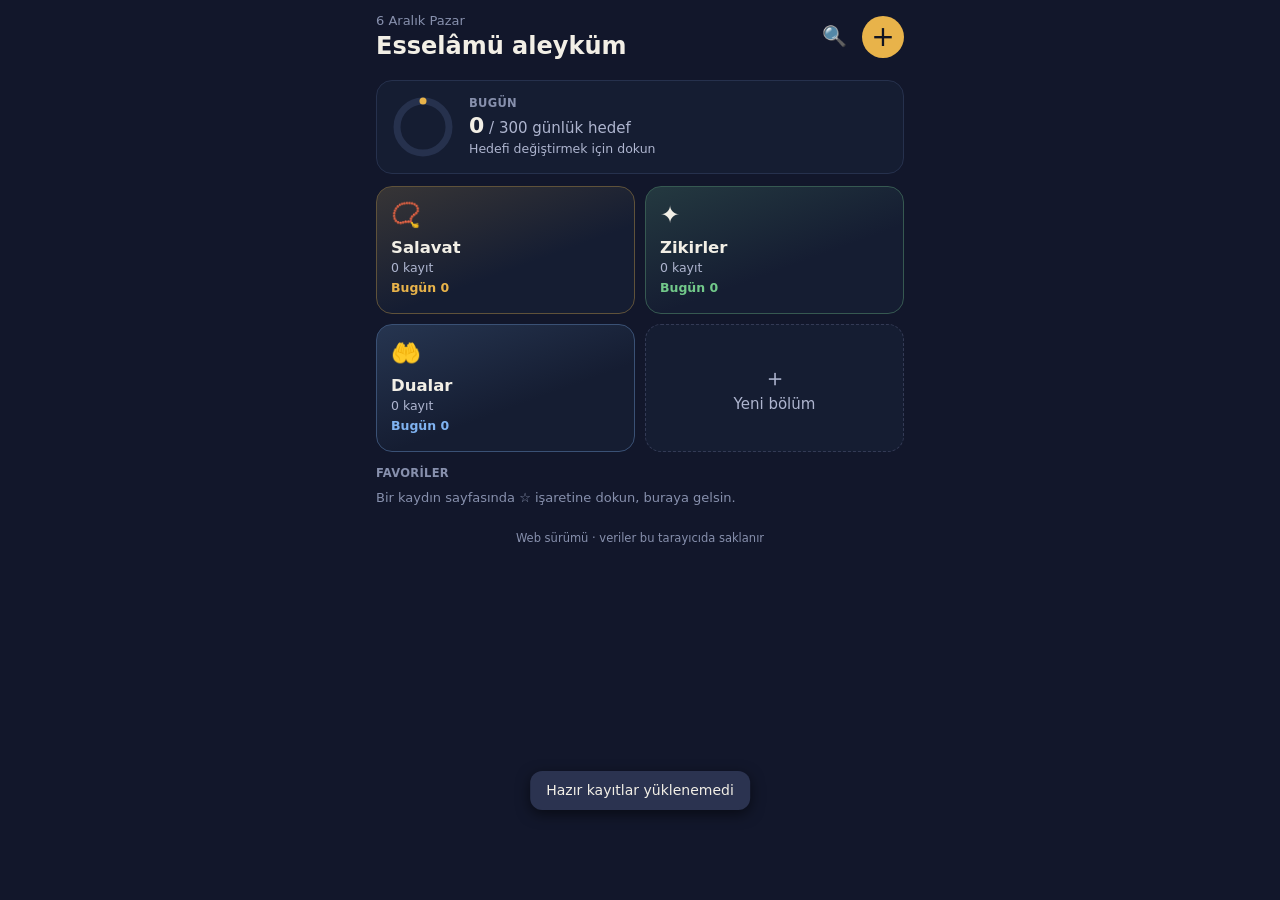
==== web/index.html @ a9bfd585 "Web uygulamasi (PWA) ve GitHub Pages yayini - web/: pano, "+" paneli, yapistir ve ekle (JS ayirici)," ====
<!doctype html>
<html lang="tr">
<head>
  <meta charset="utf-8">
  <meta name="viewport" content="width=device-width, initial-scale=1, viewport-fit=cover">
  <meta name="theme-color" content="#12172B">
  <meta name="description" content="Salavat, zikir ve dua kütüphanesi ve tespih">
  <title>Salavat</title>
  <link rel="manifest" href="manifest.webmanifest">
  <link rel="icon" href="icon.svg" type="image/svg+xml">
  <link rel="apple-touch-icon" href="icon-192.png">
  <link rel="preconnect" href="https://fonts.googleapis.com">
  <link rel="preconnect" href="https://fonts.gstatic.com" crossorigin>
  <link rel="stylesheet" href="https://fonts.googleapis.com/css2?family=Amiri:wght@400;700&display=swap">
  <link rel="stylesheet" href="style.css">
</head>
<body>
  <main id="app"></main>
  <noscript>Salavat için JavaScript gerekli.</noscript>
  <script src="parser.js"></script>
  <script src="app.js"></script>
</body>
</html>
---- web/style.css ----
/* Renkler Android'deki AppColors ile ayni. Simdilik yalnizca koyu tema. */
:root {
  --bg: #12172B;
  --card: #151D32;
  --field: #0E1526;
  --elevated: #1A2440;
  --stroke: #26314D;
  --stroke-strong: #333A55;
  --text: #F2EFE6;
  --text2: #AEB5CF;
  --muted: #8790AD;
  --accent: #E8B34A;
  --on-accent: #111522;
  --success: #7FBF8C;
  --warning: #C79A46;
  --ar-size: 26px;
  --tx-size: 16px;
  color-scheme: dark;
}
* { box-sizing: border-box; margin: 0; padding: 0; -webkit-tap-highlight-color: transparent; }
html, body { background: var(--bg); color: var(--text); }
body {
  font-family: Roboto, "Segoe UI", "Noto Sans", system-ui, sans-serif;
  font-size: 15px; line-height: 1.35;
  max-width: 560px; margin: 0 auto; min-height: 100dvh;
  overscroll-behavior-y: contain;
}
button { font: inherit; color: inherit; background: none; border: 0; cursor: pointer; }
input, textarea { font: inherit; color: var(--text); }
.ar { direction: rtl; text-align: right; font-family: "Amiri", "Noto Naskh Arabic", "Scheherazade New", "Traditional Arabic", serif; }

/* Sayfa iskeleti */
.page { display: flex; flex-direction: column; min-height: 100dvh; }
.scroll { flex: 1; padding: 4px 16px 24px; }
.head { display: flex; align-items: center; padding: 10px 8px 4px; gap: 2px; position: sticky; top: 0; background: var(--bg); z-index: 5; }
.head .title { flex: 1; font-size: 19px; font-weight: 700; white-space: nowrap; overflow: hidden; text-overflow: ellipsis; }
.icon-btn { width: 44px; height: 44px; display: flex; align-items: center; justify-content: center; font-size: 20px; border-radius: 22px; flex: none; }
.icon-btn:active { background: var(--card); }
.back { font-size: 30px; }

.card { background: var(--card); border: 1px solid var(--stroke); border-radius: 16px; }
.label { font-size: 11.5px; font-weight: 700; color: var(--muted); letter-spacing: .3px; text-transform: uppercase; }
.muted { color: var(--muted); } .sec { color: var(--text2); } .warn { color: var(--warning); } .ok { color: var(--success); }
.row { display: flex; align-items: center; }
.grow { flex: 1; min-width: 0; }
.ellipsis { white-space: nowrap; overflow: hidden; text-overflow: ellipsis; }
.mt8 { margin-top: 8px; } .mt12 { margin-top: 12px; } .mb8 { margin-bottom: 8px; } .mb12 { margin-bottom: 12px; }

/* Pano */
.hello { display: flex; align-items: center; padding: 12px 16px 14px; }
.hello h1 { font-size: 24px; }
.plus { width: 42px; height: 42px; border-radius: 21px; background: var(--accent); color: var(--on-accent); font-size: 28px; line-height: 1; display: flex; align-items: center; justify-content: center; margin-left: 6px; flex: none; }
.today { display: flex; align-items: center; padding: 14px; gap: 14px; margin-bottom: 12px; }
.today .big { font-size: 22px; font-weight: 700; }
.resume { display: flex; align-items: center; padding: 12px 14px; margin-bottom: 14px; border-color: #7a6436; }
.tiles { display: grid; grid-template-columns: 1fr 1fr; gap: 10px; margin-bottom: 14px; }
.tile { text-align: left; border-radius: 16px; padding: 12px 14px; min-height: 128px; display: flex; flex-direction: column; border: 1px solid; }
.tile .ic { font-size: 24px; }
.tile .nm { font-size: 16.5px; font-weight: 700; margin-top: 6px; }
.tile.new { align-items: center; justify-content: center; border: 1px dashed var(--stroke-strong); background: var(--card); color: var(--text2); }
.chips { display: flex; gap: 6px; overflow-x: auto; scrollbar-width: none; padding-bottom: 2px; }
.chips::-webkit-scrollbar { display: none; }
.chip { flex: none; padding: 7px 13px; border-radius: 18px; font-size: 13.5px; border: 1px solid var(--stroke); background: var(--card); white-space: nowrap; }
.chip.on { font-weight: 700; color: var(--on-accent); }
.footer { text-align: center; font-size: 11.5px; color: var(--muted); margin-top: 24px; }

/* Liste */
.search { width: 100%; background: var(--field); border: 1px solid var(--stroke); border-radius: 12px; padding: 10px 12px; outline: none; }
.search:focus, .field:focus { border-color: var(--accent); }
.list-row { display: flex; align-items: center; width: 100%; text-align: left; padding: 12px 4px; border-bottom: 1px solid var(--stroke); gap: 12px; }
.strip { width: 4px; height: 40px; border-radius: 2px; flex: none; }
.list-row .nm { font-size: 15.5px; font-weight: 700; }
.list-row .sub { font-size: 12px; }
.list-row .ar { width: 42%; max-width: 170px; font-size: 17px; color: var(--text2); white-space: nowrap; overflow: hidden; text-overflow: ellipsis; flex: none; }
.empty { text-align: center; color: var(--muted); margin-top: 40px; white-space: pre-line; }
.fab { position: fixed; left: 50%; transform: translateX(-50%); bottom: 22px; background: var(--accent); color: var(--on-accent); border-radius: 28px; padding: 14px 26px; font-weight: 700; font-size: 16px; box-shadow: 0 6px 16px #0008; z-index: 6; }

/* Kayit sayfasi */
.text-card { padding: 10px 14px 14px; margin-bottom: 12px; }
.text-card .label { margin-bottom: 6px; }
.arabic-text { font-size: var(--ar-size); line-height: 1.8; user-select: text; }
.reading-text, .meaning-text { font-size: var(--tx-size); line-height: 1.4; user-select: text; white-space: pre-line; }
.bottom-bar { position: sticky; bottom: 0; background: var(--field); padding: 10px 16px 16px; border-top: 1px solid var(--stroke); }
.targets { display: flex; gap: 6px; margin-top: 8px; }
.targets .chip { flex: 1; text-align: center; border-radius: 12px; padding: 9px 4px; }
.primary { width: 100%; background: var(--accent); color: var(--on-accent); border-radius: 16px; padding: 14px; font-weight: 700; font-size: 17px; margin-top: 10px; }
.secondary { background: var(--card); border: 1px solid var(--stroke); border-radius: 12px; padding: 10px; font-weight: 700; font-size: 14px; }

/* Ekleme */
.field { width: 100%; background: var(--field); border: 1px solid var(--stroke); border-radius: 12px; padding: 10px 12px; outline: none; resize: vertical; margin-top: 4px; }
textarea.field { min-height: 64px; }
textarea.field.ar { font-size: 20px; }
.field-label { font-size: 11px; font-weight: 700; color: var(--muted); margin-top: 10px; display: block; }

/* Tespih */
.counter { display: flex; flex-direction: column; min-height: 100dvh; padding: 6px 16px 16px; }
.stats { display: grid; grid-template-columns: 1fr 1fr; gap: 12px; margin-top: 6px; }
.stats .card { padding: 8px 14px; }
.stats .val { font-size: 22px; font-weight: 700; }
.ctext { padding: 8px 14px 10px; margin-top: 8px; text-align: left; width: 100%; }
.ctext .body { max-height: 5.4em; overflow-y: auto; margin-top: 2px; }
.stage { flex: 1; display: flex; align-items: center; justify-content: center; min-height: 240px; touch-action: none; user-select: none; }
.stage svg { width: min(100%, 420px, 46dvh); height: auto; }
.ring { transition: transform .28s cubic-bezier(.2,.8,.3,1); }
.round-btns { display: flex; justify-content: center; gap: 18px; }
.round-btn { width: 74px; height: 74px; border-radius: 37px; background: var(--card); border: 1px solid var(--stroke); display: flex; flex-direction: column; align-items: center; justify-content: center; font-size: 19px; }
.round-btn small { font-size: 11.5px; color: var(--text2); }
.quick { display: grid; grid-template-columns: 1fr 1fr; gap: 12px; margin-top: 12px; }
.quick button { display: flex; align-items: center; gap: 9px; padding: 9px 8px 9px 12px; text-align: left; }
.plus1 { margin-top: 12px; border-radius: 18px; padding: 10px; color: var(--on-accent); text-align: center; width: 100%; }
.plus1 b { font-size: 24px; display: block; }
.flash { position: fixed; inset: 0; pointer-events: none; opacity: 0; transition: opacity .55s; z-index: 30; }

/* Pencere ve alt panel */
.overlay { position: fixed; inset: 0; background: #0009; z-index: 40; display: flex; align-items: center; justify-content: center; padding: 20px; }
.overlay.bottom { align-items: flex-end; padding: 0; }
.dialog { background: var(--elevated); border-radius: 20px; width: 100%; max-width: 420px; max-height: 86dvh; overflow-y: auto; padding: 18px 18px 10px; }
.dialog h2 { font-size: 18px; margin-bottom: 12px; }
.dialog .opts button { display: block; width: 100%; text-align: left; padding: 12px 6px; border-bottom: 1px solid var(--stroke); font-size: 15px; }
.dialog .opts button.on { color: var(--accent); font-weight: 700; }
.dialog .actions { display: flex; justify-content: flex-end; gap: 6px; margin-top: 12px; }
.dialog .actions button { padding: 10px 14px; font-weight: 700; border-radius: 10px; }
.dialog .actions .ok { color: var(--accent); }
.dialog .actions .danger { color: #E8746A; }
.dialog .actions .cancel { color: var(--text2); }
.sheet { background: var(--elevated); border-radius: 24px 24px 0 0; width: 100%; max-width: 560px; padding: 10px 16px 20px; max-height: 90dvh; overflow-y: auto; }
.grip { width: 40px; height: 4px; border-radius: 2px; background: var(--stroke-strong); margin: 0 auto 12px; }
.opt { display: flex; align-items: center; width: 100%; text-align: left; padding: 12px 14px; margin-bottom: 8px; gap: 8px; }
.opt .ic { width: 30px; font-size: 20px; text-align: center; }
.opt.dashed { border-style: dashed; border-color: var(--stroke-strong); }
.swatches { display: flex; gap: 10px; flex-wrap: wrap; }
.swatch { width: 32px; height: 32px; border-radius: 16px; border: 3px solid transparent; }
.swatch.on { border-color: var(--text); }
.icons { display: flex; gap: 4px; flex-wrap: wrap; }
.icons button { width: 40px; height: 40px; font-size: 20px; border-radius: 10px; border: 1px solid transparent; }
.toast { position: fixed; left: 50%; bottom: 90px; transform: translateX(-50%); background: #2b3350; color: var(--text); padding: 10px 16px; border-radius: 12px; font-size: 14px; z-index: 50; max-width: 90%; text-align: center; box-shadow: 0 4px 14px #0008; }
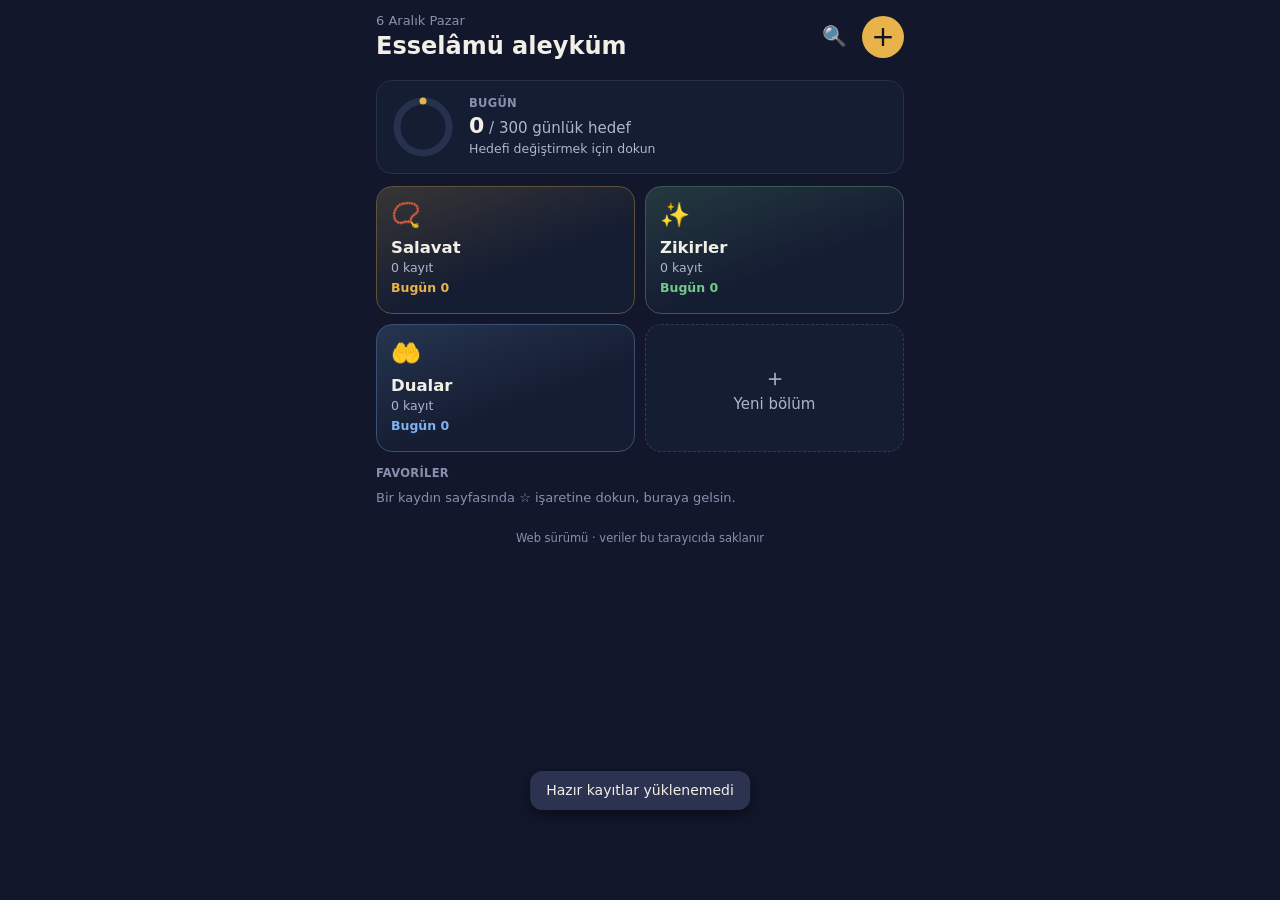
==== commit 80c758df: "Web: tespih gorunumu (10 materyal) ve sure/kalan tahmini workplanner-app'teki tespihten tasindi: - T" ====
--- a/web/index.html
+++ b/web/index.html
@@ -18,6 +18,7 @@
   <main id="app"></main>
   <noscript>Salavat için JavaScript gerekli.</noscript>
   <script src="parser.js"></script>
+  <script src="tasbih.js"></script>
   <script src="app.js"></script>
 </body>
 </html>
--- a/web/style.css
+++ b/web/style.css
@@ -78,6 +78,15 @@
 /* Kayit sayfasi */
 .text-card { padding: 10px 14px 14px; margin-bottom: 12px; }
 .text-card .label { margin-bottom: 6px; }
+/* Acilir kapanir kart (Arapça / Okunuşu / Anlamı) */
+.text-card.fold { padding: 0; }
+.fold-head { display: flex; align-items: center; justify-content: space-between; width: 100%; padding: 12px 14px 6px; text-align: left; }
+.fold-head .label { margin-bottom: 0; }
+.fold-head:focus-visible { outline: 2px solid var(--accent); outline-offset: -2px; border-radius: 16px; }
+.chev { color: var(--muted); font-size: 16px; line-height: 1; }
+.fold-body { padding: 0 14px 14px; }
+.fold.closed .fold-head { padding-bottom: 12px; }
+.fold.closed .fold-body { display: none; }
 .arabic-text { font-size: var(--ar-size); line-height: 1.8; user-select: text; }
 .reading-text, .meaning-text { font-size: var(--tx-size); line-height: 1.4; user-select: text; white-space: pre-line; }
 .bottom-bar { position: sticky; bottom: 0; background: var(--field); padding: 10px 16px 16px; border-top: 1px solid var(--stroke); }
@@ -99,6 +108,9 @@
 .stats .val { font-size: 22px; font-weight: 700; }
 .ctext { padding: 8px 14px 10px; margin-top: 8px; text-align: left; width: 100%; }
 .ctext .body { max-height: 5.4em; overflow-y: auto; margin-top: 2px; }
+.ctext { cursor: pointer; }
+.ctext:focus-visible, .ct-toggle:focus-visible { outline: 2px solid var(--accent); outline-offset: -2px; }
+.ct-toggle { padding: 4px 8px; margin: -4px -8px -4px 0; border-radius: 10px; }
 .stage { flex: 1; display: flex; align-items: center; justify-content: center; min-height: 240px; touch-action: none; user-select: none; }
 .stage svg { width: min(100%, 420px, 46dvh); height: auto; }
 .ring { transition: transform .28s cubic-bezier(.2,.8,.3,1); }
@@ -109,6 +121,15 @@
 .quick button { display: flex; align-items: center; gap: 9px; padding: 9px 8px 9px 12px; text-align: left; }
 .plus1 { margin-top: 12px; border-radius: 18px; padding: 10px; color: var(--on-accent); text-align: center; width: 100%; }
 .plus1 b { font-size: 24px; display: block; }
+/* Tespih Gorunumu secicisi */
+.mat-sheet { background: var(--bg); width: 100%; max-width: 560px; height: 100dvh; display: flex; flex-direction: column; overflow-y: auto; }
+.mat-sheet .scroll { flex: 1; }
+.mat-grid { display: grid; grid-template-columns: repeat(4, minmax(0, 1fr)); gap: 8px; }
+.mat-tile { display: flex; flex-direction: column; align-items: center; padding: 8px 4px; border-radius: 14px; border: 1px solid var(--stroke); background: var(--card); text-align: center; }
+.mat-tile.on { font-weight: 700; }
+.mat-tile:focus-visible { outline: 2px solid var(--accent); outline-offset: 2px; }
+.mat-icon { width: 62px; height: 62px; }
+.mat-name { font-size: 12.5px; margin-top: 4px; line-height: 1.2; }
 .flash { position: fixed; inset: 0; pointer-events: none; opacity: 0; transition: opacity .55s; z-index: 30; }
 
 /* Pencere ve alt panel */
@@ -132,5 +153,6 @@
 .swatch { width: 32px; height: 32px; border-radius: 16px; border: 3px solid transparent; }
 .swatch.on { border-color: var(--text); }
 .icons { display: flex; gap: 4px; flex-wrap: wrap; }
-.icons button { width: 40px; height: 40px; font-size: 20px; border-radius: 10px; border: 1px solid transparent; }
+.icons { gap: 6px; }
+.icons button { width: 46px; height: 46px; font-size: 26px; border-radius: 12px; border: 2px solid transparent; }
 .toast { position: fixed; left: 50%; bottom: 90px; transform: translateX(-50%); background: #2b3350; color: var(--text); padding: 10px 16px; border-radius: 12px; font-size: 14px; z-index: 50; max-width: 90%; text-align: center; box-shadow: 0 4px 14px #0008; }
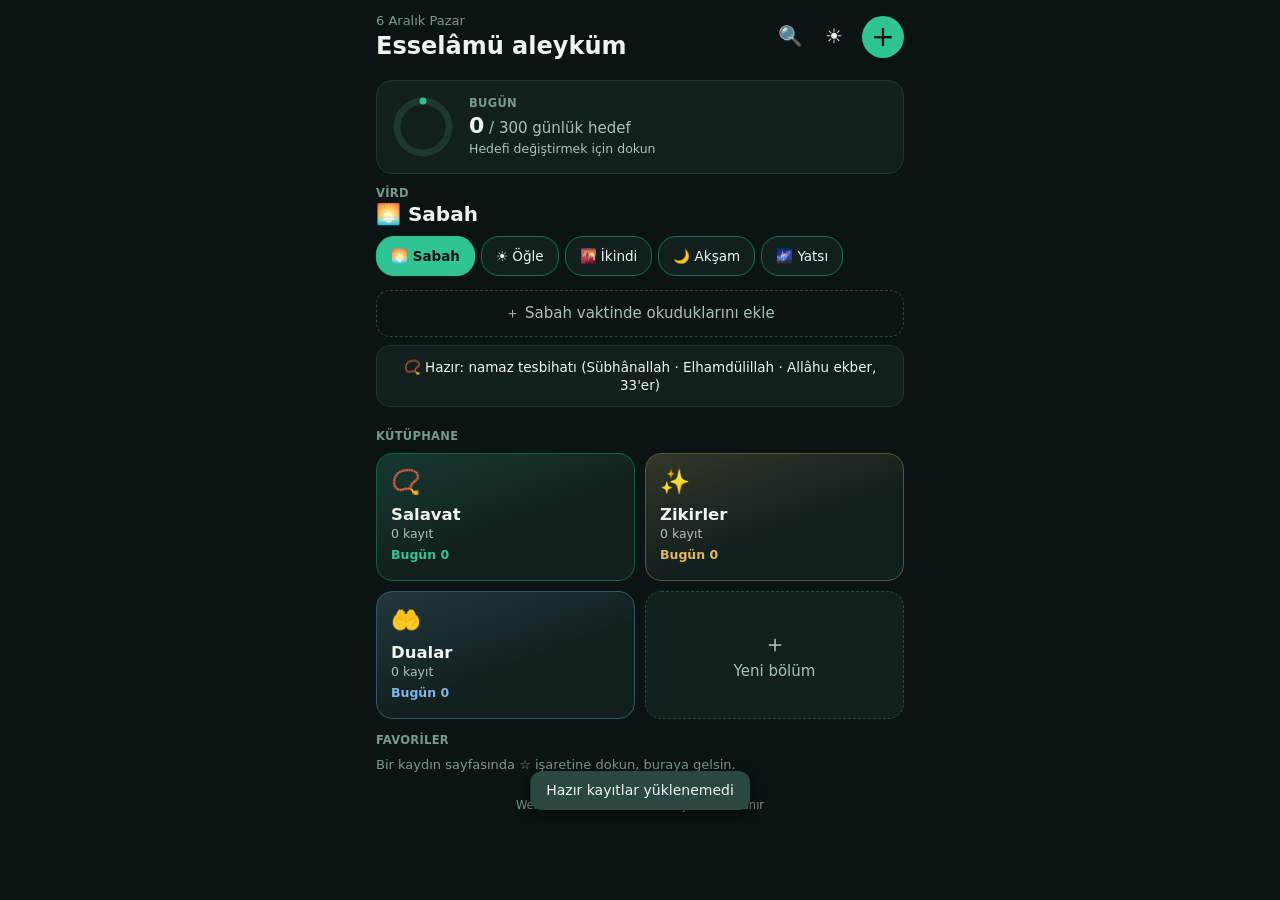
==== commit 372e8e1f: "Web: yeni renkler (Gece zümrüdü) ve açık tema Renkler style.css değişkenlerine ve app.js'teki THEMES" ====
--- a/web/index.html
+++ b/web/index.html
@@ -3,7 +3,7 @@
 <head>
   <meta charset="utf-8">
   <meta name="viewport" content="width=device-width, initial-scale=1, viewport-fit=cover">
-  <meta name="theme-color" content="#12172B">
+  <meta name="theme-color" content="#0A1414">
   <meta name="description" content="Salavat, zikir ve dua kütüphanesi ve tespih">
   <title>Salavat</title>
   <link rel="manifest" href="manifest.webmanifest">
@@ -19,6 +19,7 @@
   <noscript>Salavat için JavaScript gerekli.</noscript>
   <script src="parser.js"></script>
   <script src="tasbih.js"></script>
+  <script src="rosary.js"></script>
   <script src="app.js"></script>
 </body>
 </html>
--- a/web/style.css
+++ b/web/style.css
@@ -1,21 +1,48 @@
-/* Renkler Android'deki AppColors ile ayni. Simdilik yalnizca koyu tema. */
+/* Renk temalari: koyu "Gece zumrudu" (varsayilan) ve acik "Gunduz" (data-theme="light").
+   app.js'teki THEMES ile ayni. */
 :root {
-  --bg: #12172B;
-  --card: #151D32;
-  --field: #0E1526;
-  --elevated: #1A2440;
-  --stroke: #26314D;
-  --stroke-strong: #333A55;
-  --text: #F2EFE6;
-  --text2: #AEB5CF;
-  --muted: #8790AD;
-  --accent: #E8B34A;
-  --on-accent: #111522;
-  --success: #7FBF8C;
-  --warning: #C79A46;
+  --bg: #0A1414;
+  --card: #111F1E;
+  --field: #0B1817;
+  --elevated: #16302C;
+  --stroke: #1F3633;
+  --stroke-strong: #2A4743;
+  --text: #EEF5F1;
+  --text2: #A9C2BA;
+  --muted: #7C9790;
+  --accent: #2FC495;
+  --on-accent: #04130E;
+  --success: #5FD39A;
+  --warning: #E2B65C;
+  --danger: #F07A6E;
+  --toast: #2A4743;
+  --toast-text: #EEF5F1;
+  --shadow: rgba(0, 0, 0, .55);
+  --scrim: rgba(0, 0, 0, .6);
   --ar-size: 26px;
   --tx-size: 16px;
   color-scheme: dark;
+}
+:root[data-theme="light"] {
+  --bg: #F3F5F7;
+  --card: #FFFFFF;
+  --field: #EEF1F4;
+  --elevated: #FFFFFF;
+  --stroke: #DDE3EA;
+  --stroke-strong: #C9D1DB;
+  --text: #16202C;
+  --text2: #4A5868;
+  --muted: #6B7886;
+  --accent: #0F8F6E;
+  --on-accent: #FFFFFF;
+  --success: #1F9D5C;
+  --warning: #B7791F;
+  --danger: #C53030;
+  --toast: #16202C;
+  --toast-text: #F3F5F7;
+  --shadow: rgba(22, 32, 44, .18);
+  --scrim: rgba(22, 32, 44, .45);
+  color-scheme: light;
 }
 * { box-sizing: border-box; margin: 0; padding: 0; -webkit-tap-highlight-color: transparent; }
 html, body { background: var(--bg); color: var(--text); }
@@ -52,7 +79,7 @@
 .plus { width: 42px; height: 42px; border-radius: 21px; background: var(--accent); color: var(--on-accent); font-size: 28px; line-height: 1; display: flex; align-items: center; justify-content: center; margin-left: 6px; flex: none; }
 .today { display: flex; align-items: center; padding: 14px; gap: 14px; margin-bottom: 12px; }
 .today .big { font-size: 22px; font-weight: 700; }
-.resume { display: flex; align-items: center; padding: 12px 14px; margin-bottom: 14px; border-color: #7a6436; }
+.resume { display: flex; align-items: center; padding: 12px 14px; margin-bottom: 14px; border-color: color-mix(in srgb, var(--accent) 45%, var(--stroke)); }
 .tiles { display: grid; grid-template-columns: 1fr 1fr; gap: 10px; margin-bottom: 14px; }
 .tile { text-align: left; border-radius: 16px; padding: 12px 14px; min-height: 128px; display: flex; flex-direction: column; border: 1px solid; }
 .tile .ic { font-size: 24px; }
@@ -60,7 +87,7 @@
 .tile.new { align-items: center; justify-content: center; border: 1px dashed var(--stroke-strong); background: var(--card); color: var(--text2); }
 .chips { display: flex; gap: 6px; overflow-x: auto; scrollbar-width: none; padding-bottom: 2px; }
 .chips::-webkit-scrollbar { display: none; }
-.chip { flex: none; padding: 7px 13px; border-radius: 18px; font-size: 13.5px; border: 1px solid var(--stroke); background: var(--card); white-space: nowrap; }
+.chip { flex: none; min-height: 40px; padding: 9px 14px; border-radius: 18px; font-size: 13.5px; border: 1px solid var(--stroke); background: var(--card); white-space: nowrap; }
 .chip.on { font-weight: 700; color: var(--on-accent); }
 .footer { text-align: center; font-size: 11.5px; color: var(--muted); margin-top: 24px; }
 
@@ -73,21 +100,21 @@
 .list-row .sub { font-size: 12px; }
 .list-row .ar { width: 42%; max-width: 170px; font-size: 17px; color: var(--text2); white-space: nowrap; overflow: hidden; text-overflow: ellipsis; flex: none; }
 .empty { text-align: center; color: var(--muted); margin-top: 40px; white-space: pre-line; }
-.fab { position: fixed; left: 50%; transform: translateX(-50%); bottom: 22px; background: var(--accent); color: var(--on-accent); border-radius: 28px; padding: 14px 26px; font-weight: 700; font-size: 16px; box-shadow: 0 6px 16px #0008; z-index: 6; }
+.fab { position: fixed; left: 50%; transform: translateX(-50%); bottom: 22px; background: var(--accent); color: var(--on-accent); border-radius: 28px; padding: 14px 26px; font-weight: 700; font-size: 16px; box-shadow: 0 6px 16px var(--shadow); z-index: 6; }
 
 /* Kayit sayfasi */
 .text-card { padding: 10px 14px 14px; margin-bottom: 12px; }
 .text-card .label { margin-bottom: 6px; }
 /* Acilir kapanir kart (Arapça / Okunuşu / Anlamı) */
 .text-card.fold { padding: 0; }
-.fold-head { display: flex; align-items: center; justify-content: space-between; width: 100%; padding: 12px 14px 6px; text-align: left; }
+.fold-head { display: flex; align-items: center; justify-content: space-between; width: 100%; min-height: 44px; padding: 12px 14px 6px; text-align: left; }
 .fold-head .label { margin-bottom: 0; }
 .fold-head:focus-visible { outline: 2px solid var(--accent); outline-offset: -2px; border-radius: 16px; }
 .chev { color: var(--muted); font-size: 16px; line-height: 1; }
 .fold-body { padding: 0 14px 14px; }
 .fold.closed .fold-head { padding-bottom: 12px; }
 .fold.closed .fold-body { display: none; }
-.arabic-text { font-size: var(--ar-size); line-height: 1.8; user-select: text; }
+.arabic-text { font-size: var(--ar-size); line-height: 1.8; user-select: text; white-space: pre-line; }
 .reading-text, .meaning-text { font-size: var(--tx-size); line-height: 1.4; user-select: text; white-space: pre-line; }
 .bottom-bar { position: sticky; bottom: 0; background: var(--field); padding: 10px 16px 16px; border-top: 1px solid var(--stroke); }
 .targets { display: flex; gap: 6px; margin-top: 8px; }
@@ -102,24 +129,41 @@
 .field-label { font-size: 11px; font-weight: 700; color: var(--muted); margin-top: 10px; display: block; }
 
 /* Tespih */
-.counter { display: flex; flex-direction: column; min-height: 100dvh; padding: 6px 16px 16px; }
+.counter { display: flex; flex-direction: column; height: 100dvh; padding: 6px 16px 12px; overflow: hidden; }
 .stats { display: grid; grid-template-columns: 1fr 1fr; gap: 12px; margin-top: 6px; }
 .stats .card { padding: 8px 14px; }
 .stats .val { font-size: 22px; font-weight: 700; }
-.ctext { padding: 8px 14px 10px; margin-top: 8px; text-align: left; width: 100%; }
-.ctext .body { max-height: 5.4em; overflow-y: auto; margin-top: 2px; }
-.ctext { cursor: pointer; }
-.ctext:focus-visible, .ct-toggle:focus-visible { outline: 2px solid var(--accent); outline-offset: -2px; }
-.ct-toggle { padding: 4px 8px; margin: -4px -8px -4px 0; border-radius: 10px; }
-.stage { flex: 1; display: flex; align-items: center; justify-content: center; min-height: 240px; touch-action: none; user-select: none; }
-.stage svg { width: min(100%, 420px, 46dvh); height: auto; }
-.ring { transition: transform .28s cubic-bezier(.2,.8,.3,1); }
-.round-btns { display: flex; justify-content: center; gap: 18px; }
-.round-btn { width: 74px; height: 74px; border-radius: 37px; background: var(--card); border: 1px solid var(--stroke); display: flex; flex-direction: column; align-items: center; justify-content: center; font-size: 19px; }
-.round-btn small { font-size: 11.5px; color: var(--text2); }
+/* Metin penceresi: Arapça / Okunuşu / Anlamı alt alta, her biri açılır kapanır */
+.reader { margin-top: 8px; display: flex; flex-direction: column; min-height: 0; }
+.reader-head { display: flex; align-items: center; justify-content: space-between; width: 100%; padding: 10px 14px; text-align: left; }
+.reader-head .label { margin: 0; }
+.reader-head:focus-visible { outline: 2px solid var(--accent); outline-offset: -2px; border-radius: 16px; }
+.reader-body { max-height: 18dvh; overflow-y: auto; padding: 0 14px 4px; overscroll-behavior: contain; }
+.fold.plain { border-top: 1px solid var(--stroke); }
+.reader-body > .fold.plain:first-child { border-top: 0; }
+.fold.plain .fold-head { padding: 10px 0 6px; }
+.fold.plain .fold-body { padding: 0 0 12px; }
+.fold.plain.closed .fold-head { padding-bottom: 10px; }
+
+/* Okuma modu: tespih küçük yuvarlak sayaç, metin ekranı kaplar */
+.counter.read { height: 100dvh; }
+.mini { width: 104px; height: 104px; border-radius: 50%; flex: none; touch-action: manipulation; }
+.mini svg { width: 100%; height: 100%; display: block; }
+.mini:focus-visible { outline: 2px solid var(--accent); outline-offset: 2px; }
+.mini.pulse { animation: mini-pulse .18s ease-out; }
+@keyframes mini-pulse { 0% { transform: scale(.92); } 100% { transform: scale(1); } }
+@media (prefers-reduced-motion: reduce) { .mini.pulse { animation: none; } }
+.mini-undo { font-size: 13px; color: var(--text2); min-height: 40px; padding: 8px 12px; border-radius: 12px; background: var(--card); border: 1px solid var(--stroke); }
+.stage { flex: 1 1 0; min-height: 150px; display: flex; align-items: center; justify-content: center; padding-block: 12px; touch-action: none; user-select: none; }
+.stage .rosary { height: 100%; }
+.stage svg { height: 100%; width: auto; max-width: 100%; max-height: 480px; aspect-ratio: 1; }
+.rosary { display: flex; justify-content: center; width: 100%; touch-action: none; cursor: pointer; }
+.round-btns { display: flex; justify-content: space-between; gap: 6px; flex: none; }
+.round-btn { width: 62px; height: 62px; border-radius: 31px; flex: none; background: var(--card); border: 1px solid var(--stroke); display: flex; flex-direction: column; align-items: center; justify-content: center; font-size: 19px; }
+.round-btn small { font-size: 10.5px; color: var(--text2); white-space: nowrap; }
 .quick { display: grid; grid-template-columns: 1fr 1fr; gap: 12px; margin-top: 12px; }
 .quick button { display: flex; align-items: center; gap: 9px; padding: 9px 8px 9px 12px; text-align: left; }
-.plus1 { margin-top: 12px; border-radius: 18px; padding: 10px; color: var(--on-accent); text-align: center; width: 100%; }
+.plus1 { flex: none; margin-top: 10px; border-radius: 18px; padding: 10px; color: var(--on-accent); text-align: center; width: 100%; }
 .plus1 b { font-size: 24px; display: block; }
 /* Tespih Gorunumu secicisi */
 .mat-sheet { background: var(--bg); width: 100%; max-width: 560px; height: 100dvh; display: flex; flex-direction: column; overflow-y: auto; }
@@ -133,7 +177,7 @@
 .flash { position: fixed; inset: 0; pointer-events: none; opacity: 0; transition: opacity .55s; z-index: 30; }
 
 /* Pencere ve alt panel */
-.overlay { position: fixed; inset: 0; background: #0009; z-index: 40; display: flex; align-items: center; justify-content: center; padding: 20px; }
+.overlay { position: fixed; inset: 0; background: var(--scrim); z-index: 40; display: flex; align-items: center; justify-content: center; padding: 20px; }
 .overlay.bottom { align-items: flex-end; padding: 0; }
 .dialog { background: var(--elevated); border-radius: 20px; width: 100%; max-width: 420px; max-height: 86dvh; overflow-y: auto; padding: 18px 18px 10px; }
 .dialog h2 { font-size: 18px; margin-bottom: 12px; }
@@ -142,7 +186,7 @@
 .dialog .actions { display: flex; justify-content: flex-end; gap: 6px; margin-top: 12px; }
 .dialog .actions button { padding: 10px 14px; font-weight: 700; border-radius: 10px; }
 .dialog .actions .ok { color: var(--accent); }
-.dialog .actions .danger { color: #E8746A; }
+.dialog .actions .danger { color: var(--danger); }
 .dialog .actions .cancel { color: var(--text2); }
 .sheet { background: var(--elevated); border-radius: 24px 24px 0 0; width: 100%; max-width: 560px; padding: 10px 16px 20px; max-height: 90dvh; overflow-y: auto; }
 .grip { width: 40px; height: 4px; border-radius: 2px; background: var(--stroke-strong); margin: 0 auto 12px; }
@@ -155,4 +199,65 @@
 .icons { display: flex; gap: 4px; flex-wrap: wrap; }
 .icons { gap: 6px; }
 .icons button { width: 46px; height: 46px; font-size: 26px; border-radius: 12px; border: 2px solid transparent; }
-.toast { position: fixed; left: 50%; bottom: 90px; transform: translateX(-50%); background: #2b3350; color: var(--text); padding: 10px 16px; border-radius: 12px; font-size: 14px; z-index: 50; max-width: 90%; text-align: center; box-shadow: 0 4px 14px #0008; }
+.toast { position: fixed; left: 50%; bottom: 90px; transform: translateX(-50%); background: var(--toast); color: var(--toast-text); padding: 10px 16px; border-radius: 12px; font-size: 14px; z-index: 50; max-width: 90%; text-align: center; box-shadow: 0 4px 14px var(--shadow); }
+
+/* Vird rutini (ana ekran) */
+:root { --paper: #F4EBD6; --ink: #2B2111; --ink2: #4A3B20; --rule: #D8C9A6; }
+.routine { margin-top: 4px; }
+.rsegs { display: flex; gap: 4px; margin: 4px 0 6px; }
+.rsegs span { flex: 1; height: 5px; border-radius: 3px; }
+.rsegs.tight { margin: 2px 0 6px; flex: none; }
+.rlist { margin-top: 4px; }
+.rrow { display: flex; align-items: center; border-bottom: 1px solid var(--stroke); }
+.rrow.done .rmain { opacity: .55; }
+.rmain { flex: 1; display: flex; align-items: center; gap: 12px; padding: 11px 4px; text-align: left; min-width: 0; }
+.rmain .nm { font-weight: 700; font-size: 15.5px; }
+.rmark { width: 26px; height: 26px; border-radius: 13px; flex: none; display: flex; align-items: center; justify-content: center; font-size: 13px; font-weight: 700; border: 1px solid var(--stroke-strong); color: var(--text2); }
+.rmark.done { background: var(--success); border-color: var(--success); color: var(--on-accent); }
+.rmark.now { background: var(--accent); border-color: var(--accent); color: var(--on-accent); }
+.radd { width: 100%; padding: 12px; margin-top: 8px; border: 1px dashed var(--stroke-strong); border-radius: 14px; color: var(--text2); }
+.primary:disabled { opacity: .6; }
+.next-line { font-size: 13px; text-align: center; margin-top: 10px; }
+
+/* Okuma sayfası (mushaf) */
+.paper-chips { display: flex; gap: 6px; justify-content: center; margin: 4px 0 8px; flex-wrap: wrap; }
+.paper-wrap { flex: 1; min-height: 0; position: relative; }
+.paper { position: absolute; inset: 0; background: var(--paper); border-radius: 14px; padding: 18px 18px 14px; box-shadow: inset 0 0 40px rgba(120, 90, 40, .18); }
+.pages { height: 100%; column-gap: 32px; column-fill: auto; overflow-x: auto; overflow-y: hidden; scrollbar-width: none; color: var(--ink); }
+.pages::-webkit-scrollbar { display: none; }
+.p-part.ruled { border-top: 1px solid var(--rule); margin-top: 12px; padding-top: 10px; }
+/* Satir sonlari korunur (100 satirlik salavatlar alt alta). */
+.p-arabic { font-size: var(--ar-size); line-height: 2; color: var(--ink); white-space: pre-line; }
+.p-reading { font-size: var(--tx-size); line-height: 1.55; color: var(--ink2); white-space: pre-line; }
+.p-meaning { font-size: var(--tx-size); line-height: 1.55; color: var(--ink2); font-style: italic; white-space: pre-line; }
+.bubble { position: absolute; right: 10px; bottom: 10px; z-index: 3; touch-action: none; filter: drop-shadow(0 8px 14px rgba(0, 0, 0, .55)); }
+.bubble .mini { width: 92px; height: 92px; }
+.read-bottom { flex: none; padding: 10px 2px 2px; }
+.read-progress { height: 6px; border-radius: 3px; background: var(--stroke); overflow: hidden; }
+.read-progress span { display: block; height: 100%; border-radius: 3px; transition: width .2s; }
+.page-btn { width: 40px; height: 40px; border-radius: 20px; flex: none; background: var(--card); border: 1px solid var(--stroke); font-size: 18px; }
+.page-no { font-size: 12px; color: var(--muted); min-width: 62px; text-align: center; }
+
+/* Tespih ekranı metin penceresi: Arapça · Okunuş · Türkçe düğmeleri yan yana */
+.reader-tabs { display: flex; align-items: center; gap: 6px; padding: 8px 10px 8px 14px; }
+.rfold { flex: 1; display: flex; align-items: center; gap: 8px; align-self: stretch; text-align: left; padding: 0 4px 0 0; border-radius: 10px; min-width: 0; }
+.rfold .label { margin: 0; }
+.rfold .chev { font-size: 16px; }
+.rfold:focus-visible { outline: 2px solid var(--accent); outline-offset: 2px; }
+.rtab { min-height: 40px; padding: 9px 13px; border-radius: 16px; font-size: 13.5px; border: 1px solid var(--stroke-strong); background: var(--card); color: var(--text); }
+.rtab.on { color: var(--on-accent); font-weight: 700; }
+.rtab:focus-visible { outline: 2px solid var(--accent); outline-offset: 2px; }
+.rpart { padding: 4px 0 10px; }
+.rpart.ruled { border-top: 1px solid var(--stroke); padding-top: 10px; }
+
+/* Okuma sayfası: balon metnin dışında, alt çubuğun sağında */
+.counter.read { position: relative; }
+.counter.read .bubble { position: absolute; right: max(12px, env(safe-area-inset-right, 0px)); bottom: 12px; }
+.counter.read .read-bottom { padding-right: 108px; min-height: 104px; }
+/* Hazır şablon düğmesi */
+.radd.template { border-style: solid; border-color: var(--stroke); background: var(--card); color: var(--text); font-size: 13.5px; }
+
+/* Tespih ekranında yalnız tespih küçülür; diğer satırlar sıkışmaz. */
+.counter > :not(.stage) { flex-shrink: 0; }
+.read-time { font-size: 12.5px; margin-top: 6px; }
+.read-time > div { text-align: left !important; margin: 0 !important; }
